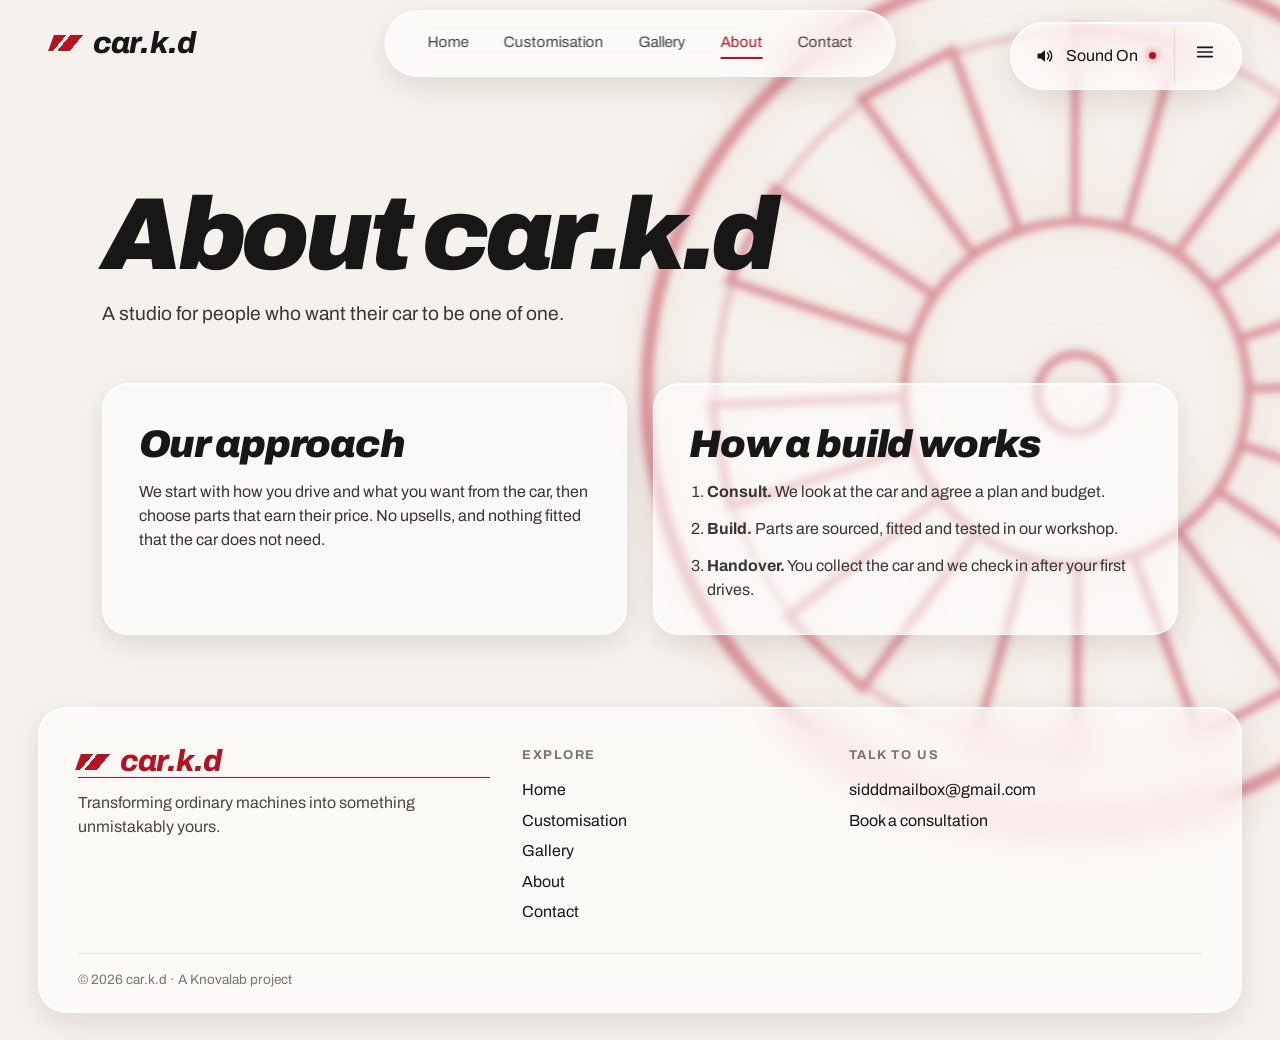
==== car-knovalab-demo/about.html @ f6103a3e "Add files via upload" ====
<!DOCTYPE html>
<html lang="en"><head><meta charset="utf-8"><meta name="viewport" content="width=device-width,initial-scale=1,viewport-fit=cover">
<title>About — car.k.d</title><meta name="description" content="The car.k.d studio and how a build works."><meta name="theme-color" content="#F5F2ED">
<link rel="icon" href="assets/favicon.svg" type="image/svg+xml">
<meta property="og:type" content="website"><meta property="og:title" content="About — car.k.d"><meta property="og:description" content="The car.k.d studio and how a build works."><meta property="og:image" content="assets/hero-reference.png">
<link rel="preconnect" href="https://fonts.googleapis.com"><link rel="preconnect" href="https://fonts.gstatic.com" crossorigin>
<link href="https://fonts.googleapis.com/css2?family=Archivo:ital,wght@0,400;0,500;1,800;1,900&family=Archivo+Narrow:wght@500&display=swap" rel="stylesheet">
<link rel="stylesheet" href="style.css"><noscript><style>.r,.rv{opacity:1!important;transform:none!important}#loader{display:none}</style></noscript></head>
<body><div class="bgtire" aria-hidden="true"><svg viewBox="-110 -110 220 220"><g class="bgspin"><circle r="100" fill="none" stroke="#B51224" stroke-width="3"/><circle r="84" fill="none" stroke="#B51224" stroke-width="1.2" opacity=".6"/><circle r="40" fill="none" stroke="#B51224" stroke-width="2"/><path transform="rotate(0)" d="M-6 -40L-12 -84L12 -84L6 -40Z" fill="none" stroke="#B51224" stroke-width="2"/><path transform="rotate(36)" d="M-6 -40L-12 -84L12 -84L6 -40Z" fill="none" stroke="#B51224" stroke-width="2"/><path transform="rotate(72)" d="M-6 -40L-12 -84L12 -84L6 -40Z" fill="none" stroke="#B51224" stroke-width="2"/><path transform="rotate(108)" d="M-6 -40L-12 -84L12 -84L6 -40Z" fill="none" stroke="#B51224" stroke-width="2"/><path transform="rotate(144)" d="M-6 -40L-12 -84L12 -84L6 -40Z" fill="none" stroke="#B51224" stroke-width="2"/><path transform="rotate(180)" d="M-6 -40L-12 -84L12 -84L6 -40Z" fill="none" stroke="#B51224" stroke-width="2"/><path transform="rotate(216)" d="M-6 -40L-12 -84L12 -84L6 -40Z" fill="none" stroke="#B51224" stroke-width="2"/><path transform="rotate(252)" d="M-6 -40L-12 -84L12 -84L6 -40Z" fill="none" stroke="#B51224" stroke-width="2"/><path transform="rotate(288)" d="M-6 -40L-12 -84L12 -84L6 -40Z" fill="none" stroke="#B51224" stroke-width="2"/><path transform="rotate(324)" d="M-6 -40L-12 -84L12 -84L6 -40Z" fill="none" stroke="#B51224" stroke-width="2"/><circle r="9" fill="none" stroke="#B51224" stroke-width="2"/></g></svg></div>
<header class="top"><a class="brand" href="index.html"><i></i>car.k.d</a><nav class="glass nav" aria-label="Main"><a href="index.html">Home</a><a href="customisation.html">Customisation</a><a href="gallery.html">Gallery</a><a href="about.html" class=on>About</a><a href="contact.html">Contact</a></nav></header>
<aside class="glass dock" aria-label="Studio controls"><button id="sound" class="snd" aria-pressed="true" aria-label="Toggle engine sound"><svg viewBox="0 0 24 24" width="20" height="20" fill="currentColor"><path d="M3 9v6h4l5 4V5L7 9z"/><path id="waves" d="M15 8.5a5 5 0 0 1 0 7M17.5 6a8.5 8.5 0 0 1 0 12" fill="none" stroke="currentColor" stroke-width="1.8" stroke-linecap="round"/><path id="mute" d="M15 9l6 6M21 9l-6 6" stroke="currentColor" stroke-width="1.8" stroke-linecap="round"/></svg><span id="soundLabel">Sound On</span><b class="live"></b></button><button id="menuBtn" class="menu" aria-expanded="false" aria-controls="menu" aria-label="Open menu"><svg viewBox="0 0 24 24" width="22" height="22"><path d="M4 7h16M4 12h16M4 17h16" stroke="currentColor" stroke-width="1.8" stroke-linecap="round"/></svg></button></aside>
<div id="menu" class="glass menu-panel" hidden><a href="index.html">Home</a><a href="customisation.html">Customisation</a><a href="gallery.html">Gallery</a><a href="about.html">About</a><a href="contact.html">Contact</a></div>
<main class="page"><section class="ph" data-sec="0"><h1 class="pt rv">About car.k.d</h1><p class="rv">A studio for people who want their car to be one of one.</p></section><section class="two"><div class="glass pcard rv"><h2>Our approach</h2><p>We start with how you drive and what you want from the car, then choose parts that earn their price. No upsells, and nothing fitted that the car does not need.</p></div><div class="glass pcard rv"><h2>How a build works</h2><ol class="steps"><li><b>Consult.</b> We look at the car and agree a plan and budget.</li><li><b>Build.</b> Parts are sourced, fitted and tested in our workshop.</li><li><b>Handover.</b> You collect the car and we check in after your first drives.</li></ol></div></section></main>
<footer class="glass foot"><div class="fgrid"><div><a class="brand" href="index.html"><i></i>car.k.d</a><p>Transforming ordinary machines into something unmistakably yours.</p></div>
<div><h4>Explore</h4><a href="index.html">Home</a><a href="customisation.html">Customisation</a><a href="gallery.html">Gallery</a><a href="about.html">About</a><a href="contact.html">Contact</a></div>
<div><h4>Talk to us</h4><a href="mailto:sidddmailbox@gmail.com">sidddmailbox@gmail.com</a><a href="contact.html">Book a consultation</a></div></div>
<p class="copy2">&copy; 2026 car.k.d &middot; A Knovalab project</p></footer>
<script src="script.js" defer></script></body></html>
---- car-knovalab-demo/style.css ----
:root{--ivory:#F5F2ED;--ink:#171717;--red:#B51224;--wine:#6e1420;--grey:#7b746d;--glass:rgba(255,255,255,.55);--bd:rgba(255,255,255,.85)}
*{box-sizing:border-box;margin:0}html{scroll-behavior:smooth}
body{background:var(--ivory);color:var(--ink);font:400 16px/1.5 Archivo,system-ui,sans-serif;overflow-x:hidden}
@media(prefers-reduced-motion:reduce){html{scroll-behavior:auto}}
a{color:inherit;text-decoration:none}button{font:inherit;color:inherit;background:none;border:0;cursor:pointer}
:focus-visible{outline:2px solid var(--red);outline-offset:3px;border-radius:8px}
.glass{background:var(--glass);backdrop-filter:blur(18px) saturate(1.3);-webkit-backdrop-filter:blur(18px) saturate(1.3);border:1px solid var(--bd);box-shadow:0 10px 30px rgba(80,30,30,.12),inset 0 1px 0 #fff,inset 0 -8px 16px rgba(255,255,255,.25)}
.brand{display:flex;align-items:center;gap:.5rem;font:italic 800 1.9rem/1 Archivo;letter-spacing:-.03em}
.brand i{width:34px;height:16px;background:linear-gradient(115deg,var(--red) 0 30%,transparent 30% 40%,var(--red) 40% 70%,transparent 70%);transform:skewX(-20deg)}
.top{position:fixed;inset:0 0 auto;display:flex;align-items:center;justify-content:space-between;padding:28px 4vw;z-index:20;pointer-events:none}
.top>*{pointer-events:auto}
.nav{position:absolute;left:50%;transform:translateX(-50%);display:flex;gap:2.2rem;padding:1.05rem 2.6rem;border-radius:99px;font-size:.95rem}
.nav a{padding:.2rem 0;border-bottom:2px solid transparent;color:#444}.nav a.on{color:var(--red);border-color:var(--red)}
.dock{position:fixed;top:22px;right:3vw;z-index:30;display:flex;align-items:center;border-radius:99px;padding:.35rem}
.snd{display:flex;align-items:center;gap:.7rem;padding:.8rem 1.1rem}.menu{padding:.8rem 1.2rem;border-left:1px solid rgba(0,0,0,.1)}
.live{width:7px;height:7px;border-radius:50%;background:var(--red);box-shadow:0 0 8px var(--red);animation:pulse 1.8s infinite}@keyframes pulse{50%{opacity:.35}}
.snd[aria-pressed=false] #waves,.snd[aria-pressed=true] #mute{display:none}
.menu-panel{position:fixed;top:92px;right:3vw;z-index:30;border-radius:22px;padding:.8rem;display:grid;min-width:210px}.menu-panel[hidden]{display:none}
.menu-panel a{padding:.7rem 1rem;border-radius:12px}.menu-panel a:hover{background:rgba(181,18,36,.08);color:var(--red)}
.rail{position:fixed;right:3vw;top:50%;transform:translateY(-50%);z-index:15;display:grid;justify-items:center;gap:.9rem;color:var(--grey);font-size:1.1rem}
.rail b{color:var(--red);font:italic 800 1.6rem Archivo}.rail .d{width:9px;height:9px;border-radius:50%;border:1.5px solid var(--grey);transition:.3s}.rail .d.on{background:var(--red);border-color:var(--red);transform:scale(1.3)}
.hero{position:relative;height:100vh;min-height:640px;overflow:hidden;background:linear-gradient(#f8f4ef,#efe7e1 70%)}
.sun{position:absolute;right:11vw;top:13vh;width:min(26vw,420px);aspect-ratio:1;border-radius:50%;background:radial-gradient(circle at 40% 35%,#d4202f,#8f0e1d 70%);opacity:.92;filter:blur(.4px)}
.sun::after{content:"";position:absolute;inset:0;border-radius:50%;background:linear-gradient(transparent 55%,#f3ece6 100%)}
.pillar{position:absolute;top:0;bottom:30vh;width:14px;background:linear-gradient(90deg,#d8d1ca,#f2ede8);opacity:.7}.p1{left:3vw}.p2{right:17vw;width:9px}
.floor{position:absolute;inset:auto 0 0;height:30vh;background:linear-gradient(#e9dfd9 0,#b8aaa3 22%,#7d7069 100%);box-shadow:inset 0 3px 0 rgba(255,255,255,.7)}
.floor::before{content:"";position:absolute;inset:0;background:radial-gradient(60% 90% at 62% 0,rgba(181,18,36,.28),transparent 70%)}
.copy{position:absolute;left:4vw;top:19vh;z-index:3;max-width:min(52vw,760px)}
.eyebrow{font:500 .85rem 'Archivo Narrow',Archivo;letter-spacing:.5em;text-transform:uppercase;color:#4b4642;margin-bottom:1rem}
h1{font:italic 900 clamp(3.4rem,8.4vw,8.4rem)/.9 Archivo;letter-spacing:-.045em}h1 span{display:block}.red{color:var(--red)}
.sub{margin-top:1.6rem;max-width:23rem;font-size:1.3rem;line-height:1.35;color:#3a3532}
.cta{display:flex;align-items:center;gap:1.8rem;margin-top:2.2rem}
.btn{display:flex;align-items:center;gap:1.6rem;padding:.8rem .8rem .8rem 2rem;border-radius:99px;font-weight:500}
.btn i{display:grid;place-items:center;width:42px;height:42px;border-radius:50%;background:var(--red);transition:transform .25s}.btn:hover i{transform:translateX(4px)}
.link{border-bottom:1px solid currentColor;padding-bottom:2px;color:#4b4642}
.stage{position:absolute;inset:0;z-index:2;pointer-events:none}
.car-wrap{position:absolute;right:-1vw;bottom:calc(30vh - 38px);width:min(68vw,1150px);will-change:transform}
#car svg,#car-reflection svg{display:block;width:100%;height:auto}
#car{transform-origin:70% 100%}
#car-reflection{position:absolute;left:0;right:0;top:calc(100% - 6px);transform:scaleY(-1);opacity:.26;filter:blur(1.2px);-webkit-mask-image:linear-gradient(transparent 55%,#000);mask-image:linear-gradient(transparent 55%,#000)}
.hud{position:absolute;left:3.5vw;bottom:7.5vh;z-index:4;display:flex;border-radius:99px;padding:.7rem 1.2rem}
.cell{display:grid;gap:0;padding:.2rem 1.5rem;text-align:left;border-left:1px solid rgba(0,0,0,.1);position:relative}.cell:first-child{border:0;padding-left:1.6rem}
.cell small{font-size:.68rem;color:var(--grey);letter-spacing:.08em;text-transform:uppercase}.cell strong{font-weight:500;font-variant-numeric:tabular-nums}
.cell .live{position:absolute;left:0;top:50%}
.scroll{position:absolute;left:50%;bottom:3vh;transform:translateX(-50%);z-index:4;display:flex;align-items:center;gap:1.4rem;width:min(60vw,820px);font-size:.72rem;letter-spacing:.3em;text-transform:uppercase;color:#f2e9e4}
.scroll::before,.scroll::after{content:"";flex:1;height:1px;background:rgba(255,255,255,.55)}.scroll::after{background:linear-gradient(90deg,rgba(255,255,255,.55),var(--red))}
.blk{min-height:70vh;padding:18vh 8vw 10vh;display:grid;align-content:start;gap:1rem}.blk.alt{background:#fff}
.blk h2{font:italic 900 clamp(2.4rem,5vw,4.5rem)/1 Archivo;letter-spacing:-.04em}.blk p{max-width:34rem;color:#4b4642;font-size:1.15rem}.foot a{color:var(--red);border-bottom:1px solid}
/* load + reveal */
#loader{position:fixed;inset:0;z-index:100;background:var(--ivory);display:grid;place-content:center;gap:1.4rem;justify-items:center;transition:opacity .5s,visibility .5s}
#loader.out{opacity:0;visibility:hidden}.brand.big{font-size:3rem}
.bar{width:140px;height:2px;background:rgba(0,0,0,.1);overflow:hidden}.bar span{display:block;height:100%;width:40%;background:var(--red);animation:ld 1s infinite ease-in-out}@keyframes ld{from{transform:translateX(-100%)}to{transform:translateX(260%)}}
.r{opacity:0;transform:translateY(22px);transition:opacity .8s cubic-bezier(.2,.7,.2,1),transform .8s cubic-bezier(.2,.7,.2,1)}
.typed .r{opacity:1;transform:none}.typed h1 span:nth-child(2){transition-delay:.12s}.typed .sub{transition-delay:.25s}.typed .cta{transition-delay:.38s}.typed .hud{transition-delay:.5s}.typed .scroll{transition-delay:.6s}
.noanim .r,.noanim #loader{transition:none}
@media(max-width:900px){
.nav{display:none}.rail{display:none}.top{padding:20px 5vw}.brand{font-size:1.5rem}
.copy{top:14vh;max-width:90vw}h1{font-size:clamp(3rem,15vw,5.5rem)}.sub{font-size:1.05rem;margin-top:1rem}.cta{margin-top:1.4rem}
.car-wrap{width:132vw;right:-24vw;bottom:calc(30vh - 20px)}.sun{width:52vw;right:-8vw;top:30vh}
.snd span{display:none}.snd{padding:.75rem .9rem}.hud{left:50%;transform:translateX(-50%);bottom:9vh;padding:.5rem .4rem;white-space:nowrap}.typed .hud{transform:translateX(-50%)}.hud.r{transform:translate(-50%,22px)}.cell{padding:.1rem .9rem}
.scroll{width:80vw}}

#car img{display:block;width:100%;height:auto}
/* ===== v2: multi-page, parts, bg tire, footer, responsive ===== */
.hero{background:linear-gradient(rgba(248,244,239,.82),rgba(239,231,225,.9) 70%)}
main.page{position:relative;z-index:1;animation:pin .7s cubic-bezier(.2,.7,.2,1) both}@keyframes pin{from{opacity:0;transform:translateY(14px)}}
body.leaving main.page,body.leaving footer{opacity:0;transform:translateY(-10px);transition:.28s}
.bgtire{position:fixed;z-index:0;right:-22vmin;top:50%;width:105vmin;height:105vmin;margin-top:-52vmin;filter:blur(3.5px) drop-shadow(0 0 22px rgba(181,18,36,.35));opacity:.4;pointer-events:none}
.bgtire svg{width:100%;height:100%}
.top,.dock,.rail{z-index:40}.dock{z-index:50}
.foot{position:relative;z-index:1;margin:6vh 3vw 3vh;border-radius:28px;padding:2.4rem 2.4rem 1.4rem}
.fgrid{display:grid;grid-template-columns:1.4fr 1fr 1.2fr;gap:2rem}.foot p{color:#4b4642;margin-top:.8rem;max-width:22rem}
.foot h4{font-size:.8rem;letter-spacing:.12em;text-transform:uppercase;color:var(--grey);margin-bottom:.6rem}
footer.foot a:not(.brand){display:block;padding:.2rem 0;color:var(--ink);border:0;overflow-wrap:anywhere}footer.foot a:not(.brand):hover{color:var(--red)}
.foot .copy2{max-width:none;margin-top:1.6rem;padding-top:1rem;border-top:1px solid rgba(0,0,0,.08);font-size:.85rem;color:var(--grey)}
.ph{padding:21vh 8vw 4vh}.ph h1{font-size:clamp(2.8rem,8vw,7rem)}.ph p{max-width:36rem;margin-top:1.2rem;font-size:1.2rem;color:#3a3532}
.rv{opacity:0;transform:translateY(34px);transition:opacity .9s cubic-bezier(.2,.7,.2,1),transform .9s cubic-bezier(.2,.7,.2,1)}.rv.in{opacity:1;transform:none}
.part{display:grid;grid-template-columns:1fr 1fr;align-items:center;gap:5vw;padding:7vh 8vw}.part.flip .part-art{order:2}
.part-art{position:relative;display:grid;place-items:center;aspect-ratio:1;max-width:460px;width:100%;margin:auto}
.part-art svg{width:78%;height:auto;position:relative;filter:drop-shadow(0 24px 24px rgba(60,20,20,.3))}
.halo{position:absolute;inset:8%;border-radius:50%;border:2px solid rgba(181,18,36,.35);box-shadow:inset 0 0 40px rgba(181,18,36,.12)}
.rot svg .rot,.rot .rot{animation:spin 14s linear infinite;transform-box:fill-box;transform-origin:center}
.flt svg{animation:flt 5s ease-in-out infinite}.rot svg{animation:flt 6s ease-in-out infinite}
@keyframes spin{to{transform:rotate(360deg)}}@keyframes flt{50%{transform:translateY(-16px) rotate(-1.5deg)}}
.pcard{border-radius:26px;padding:2rem 2.2rem}.pcard h2{font:italic 900 clamp(1.8rem,3vw,2.6rem)/1.05 Archivo;letter-spacing:-.03em;margin:.5rem 0 1rem}
.pcard h3{font-size:.8rem;letter-spacing:.1em;text-transform:uppercase;color:var(--red);margin:1.1rem 0 .3rem}.pcard p{color:#3a3532}.idx{font-size:.85rem;color:var(--grey)}
.price{margin-top:1.4rem;padding-top:1rem;border-top:1px solid rgba(0,0,0,.1);display:grid}.price small{color:var(--grey)}.price strong{font:italic 800 1.7rem Archivo;color:var(--red)}
.cta-band{padding:6vh 6vw;min-height:0}.band{border-radius:30px;padding:3rem;text-align:center;display:grid;justify-items:center;gap:1rem}.band h2{font:italic 900 clamp(2rem,4vw,3.4rem) Archivo;letter-spacing:-.03em}.band p{max-width:30rem}
.tgrid,.gal{display:grid;grid-template-columns:repeat(auto-fit,minmax(240px,1fr));gap:1.4rem}.blk .tgrid{max-width:none;margin-top:1.4rem}.gal{padding:2vh 8vw}
.tcard{border-radius:24px;padding:1.4rem;display:grid;gap:.5rem;transition:transform .3s}.tcard:hover{transform:translateY(-6px)}.tcard h3{font-size:1.15rem}.tcard span{color:var(--red);font-size:.9rem}
.tart{height:130px;display:grid;place-items:center}.tart svg{height:100%;width:auto;animation:flt 5s ease-in-out infinite}
.gcard{border-radius:24px;padding:1.2rem;margin:0;display:grid;gap:.8rem}.gcard img{width:100%;height:auto;animation:flt 6s ease-in-out infinite}.gcard figcaption{display:grid}.gcard span{color:var(--grey);font-size:.92rem}
.two{display:grid;grid-template-columns:repeat(auto-fit,minmax(300px,1fr));gap:1.6rem;padding:2vh 8vw}.steps{padding-left:1.1rem;display:grid;gap:.8rem;color:#3a3532}
#cform{display:grid;gap:1rem}#cform label{display:grid;gap:.35rem;font-weight:500;font-size:.92rem}
#cform input,#cform textarea{font:inherit;padding:.85rem 1rem;border-radius:14px;border:1px solid rgba(0,0,0,.14);background:rgba(255,255,255,.7);width:100%}
#cform .btn{justify-self:start}.note{color:var(--red);min-height:1.2em}.ul{color:var(--red);border-bottom:1px solid}
.bgspin{transform-box:view-box;transform-origin:center}
@media(max-width:1100px){.nav{display:none}.brand{font-size:1.6rem}.rail{display:none}.car-wrap{width:88vw;right:3vw}.hero .copy{max-width:80vw}}
@media(max-width:820px){.part{grid-template-columns:1fr;padding:5vh 6vw}.part.flip .part-art{order:0}.part-art{max-width:300px}.fgrid{grid-template-columns:1fr}.foot{padding:1.6rem}.ph{padding:17vh 6vw 3vh}.two,.gal{padding:2vh 6vw}.bgtire{opacity:.3;right:-45vmin}
.car-wrap{width:130vw;right:-22vw}.band{padding:2rem 1.2rem}}
@media(max-width:480px){.hud .cell:nth-child(n+2) small{display:none}.dock{top:14px;right:12px}.top{padding:16px 14px}.pcard{padding:1.4rem}}
@media(hover:none){.tcard:hover{transform:none}}
@media(prefers-reduced-motion:reduce){.rot .rot,.rot svg,.flt svg,.tart svg,.gcard img,main.page{animation:none}.rv{opacity:1;transform:none;transition:none}}
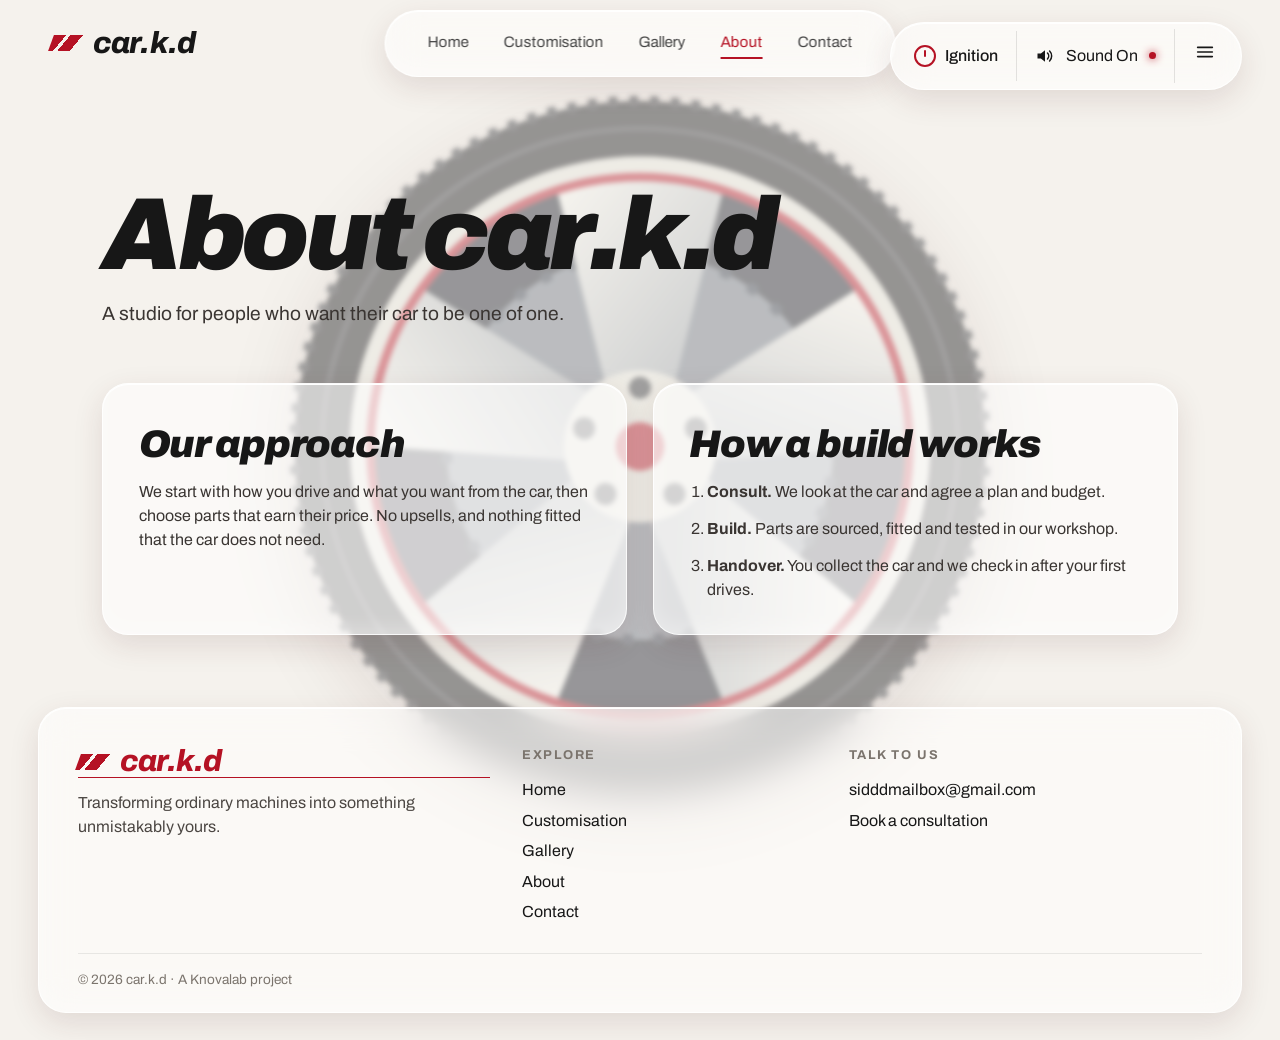
==== commit 3e9d5508: "Add files via upload" ====
--- a/car-knovalab-demo/about.html
+++ b/car-knovalab-demo/about.html
@@ -6,9 +6,9 @@
 <link rel="preconnect" href="https://fonts.googleapis.com"><link rel="preconnect" href="https://fonts.gstatic.com" crossorigin>
 <link href="https://fonts.googleapis.com/css2?family=Archivo:ital,wght@0,400;0,500;1,800;1,900&family=Archivo+Narrow:wght@500&display=swap" rel="stylesheet">
 <link rel="stylesheet" href="style.css"><noscript><style>.r,.rv{opacity:1!important;transform:none!important}#loader{display:none}</style></noscript></head>
-<body><div class="bgtire" aria-hidden="true"><svg viewBox="-110 -110 220 220"><g class="bgspin"><circle r="100" fill="none" stroke="#B51224" stroke-width="3"/><circle r="84" fill="none" stroke="#B51224" stroke-width="1.2" opacity=".6"/><circle r="40" fill="none" stroke="#B51224" stroke-width="2"/><path transform="rotate(0)" d="M-6 -40L-12 -84L12 -84L6 -40Z" fill="none" stroke="#B51224" stroke-width="2"/><path transform="rotate(36)" d="M-6 -40L-12 -84L12 -84L6 -40Z" fill="none" stroke="#B51224" stroke-width="2"/><path transform="rotate(72)" d="M-6 -40L-12 -84L12 -84L6 -40Z" fill="none" stroke="#B51224" stroke-width="2"/><path transform="rotate(108)" d="M-6 -40L-12 -84L12 -84L6 -40Z" fill="none" stroke="#B51224" stroke-width="2"/><path transform="rotate(144)" d="M-6 -40L-12 -84L12 -84L6 -40Z" fill="none" stroke="#B51224" stroke-width="2"/><path transform="rotate(180)" d="M-6 -40L-12 -84L12 -84L6 -40Z" fill="none" stroke="#B51224" stroke-width="2"/><path transform="rotate(216)" d="M-6 -40L-12 -84L12 -84L6 -40Z" fill="none" stroke="#B51224" stroke-width="2"/><path transform="rotate(252)" d="M-6 -40L-12 -84L12 -84L6 -40Z" fill="none" stroke="#B51224" stroke-width="2"/><path transform="rotate(288)" d="M-6 -40L-12 -84L12 -84L6 -40Z" fill="none" stroke="#B51224" stroke-width="2"/><path transform="rotate(324)" d="M-6 -40L-12 -84L12 -84L6 -40Z" fill="none" stroke="#B51224" stroke-width="2"/><circle r="9" fill="none" stroke="#B51224" stroke-width="2"/></g></svg></div>
+<body><div class="bgwheel" aria-hidden="true"><svg viewBox="-110 -110 220 220"><defs><linearGradient id="bwS" x1="0" y1="0" x2="1" y2="1"><stop offset="0" stop-color="#fbfaf4"/><stop offset="1" stop-color="#8f98a1"/></linearGradient></defs><path d="M14 -62A64 64 0 0 1 62 -14L46 -10A48 48 0 0 0 11 -46Z" fill="#c8102a"/><g class="bgspin"><circle r="100" fill="#121317"/><circle r="100" fill="none" stroke="#2b2d33" stroke-width="3" stroke-dasharray="2.5 3.5"/><circle r="92" fill="none" stroke="#2f3238" stroke-width="1.5"/><circle r="84" fill="#e4e4dc"/><circle r="78" fill="#161a26"/><circle r="56" fill="#6b7482"/><circle r="56" fill="none" stroke="#2b3444" stroke-width="3" stroke-dasharray="3 6"/><path transform="rotate(0)" d="M-10 -18L-24 -74A78 78 0 0 1 24 -74L10 -18Z" fill="url(#bwS)"/><path transform="rotate(72)" d="M-10 -18L-24 -74A78 78 0 0 1 24 -74L10 -18Z" fill="url(#bwS)"/><path transform="rotate(144)" d="M-10 -18L-24 -74A78 78 0 0 1 24 -74L10 -18Z" fill="url(#bwS)"/><path transform="rotate(216)" d="M-10 -18L-24 -74A78 78 0 0 1 24 -74L10 -18Z" fill="url(#bwS)"/><path transform="rotate(288)" d="M-10 -18L-24 -74A78 78 0 0 1 24 -74L10 -18Z" fill="url(#bwS)"/><circle r="78" fill="none" stroke="#B51224" stroke-width="2.5"/><circle r="22" fill="#e4e4dc"/><circle transform="rotate(0) translate(0 -17)" r="3.2" fill="#2a2d33"/><circle transform="rotate(72) translate(0 -17)" r="3.2" fill="#2a2d33"/><circle transform="rotate(144) translate(0 -17)" r="3.2" fill="#2a2d33"/><circle transform="rotate(216) translate(0 -17)" r="3.2" fill="#2a2d33"/><circle transform="rotate(288) translate(0 -17)" r="3.2" fill="#2a2d33"/><circle r="7" fill="#B51224"/></g></svg></div>
 <header class="top"><a class="brand" href="index.html"><i></i>car.k.d</a><nav class="glass nav" aria-label="Main"><a href="index.html">Home</a><a href="customisation.html">Customisation</a><a href="gallery.html">Gallery</a><a href="about.html" class=on>About</a><a href="contact.html">Contact</a></nav></header>
-<aside class="glass dock" aria-label="Studio controls"><button id="sound" class="snd" aria-pressed="true" aria-label="Toggle engine sound"><svg viewBox="0 0 24 24" width="20" height="20" fill="currentColor"><path d="M3 9v6h4l5 4V5L7 9z"/><path id="waves" d="M15 8.5a5 5 0 0 1 0 7M17.5 6a8.5 8.5 0 0 1 0 12" fill="none" stroke="currentColor" stroke-width="1.8" stroke-linecap="round"/><path id="mute" d="M15 9l6 6M21 9l-6 6" stroke="currentColor" stroke-width="1.8" stroke-linecap="round"/></svg><span id="soundLabel">Sound On</span><b class="live"></b></button><button id="menuBtn" class="menu" aria-expanded="false" aria-controls="menu" aria-label="Open menu"><svg viewBox="0 0 24 24" width="22" height="22"><path d="M4 7h16M4 12h16M4 17h16" stroke="currentColor" stroke-width="1.8" stroke-linecap="round"/></svg></button></aside>
+<aside class="glass dock" aria-label="Studio controls"><button id="ignite" class="ign" aria-pressed="false" aria-label="Start the engine"><i></i><span id="ignLabel">Ignition</span></button><button id="sound" class="snd" aria-pressed="true" aria-label="Toggle engine sound"><svg viewBox="0 0 24 24" width="20" height="20" fill="currentColor"><path d="M3 9v6h4l5 4V5L7 9z"/><path id="waves" d="M15 8.5a5 5 0 0 1 0 7M17.5 6a8.5 8.5 0 0 1 0 12" fill="none" stroke="currentColor" stroke-width="1.8" stroke-linecap="round"/><path id="mute" d="M15 9l6 6M21 9l-6 6" stroke="currentColor" stroke-width="1.8" stroke-linecap="round"/></svg><span id="soundLabel">Sound On</span><b class="live"></b></button><button id="menuBtn" class="menu" aria-expanded="false" aria-controls="menu" aria-label="Open menu"><svg viewBox="0 0 24 24" width="22" height="22"><path d="M4 7h16M4 12h16M4 17h16" stroke="currentColor" stroke-width="1.8" stroke-linecap="round"/></svg></button></aside>
 <div id="menu" class="glass menu-panel" hidden><a href="index.html">Home</a><a href="customisation.html">Customisation</a><a href="gallery.html">Gallery</a><a href="about.html">About</a><a href="contact.html">Contact</a></div>
 <main class="page"><section class="ph" data-sec="0"><h1 class="pt rv">About car.k.d</h1><p class="rv">A studio for people who want their car to be one of one.</p></section><section class="two"><div class="glass pcard rv"><h2>Our approach</h2><p>We start with how you drive and what you want from the car, then choose parts that earn their price. No upsells, and nothing fitted that the car does not need.</p></div><div class="glass pcard rv"><h2>How a build works</h2><ol class="steps"><li><b>Consult.</b> We look at the car and agree a plan and budget.</li><li><b>Build.</b> Parts are sourced, fitted and tested in our workshop.</li><li><b>Handover.</b> You collect the car and we check in after your first drives.</li></ol></div></section></main>
 <footer class="glass foot"><div class="fgrid"><div><a class="brand" href="index.html"><i></i>car.k.d</a><p>Transforming ordinary machines into something unmistakably yours.</p></div>
--- a/car-knovalab-demo/style.css
+++ b/car-knovalab-demo/style.css
@@ -101,3 +101,13 @@
 @media(max-width:480px){.hud .cell:nth-child(n+2) small{display:none}.dock{top:14px;right:12px}.top{padding:16px 14px}.pcard{padding:1.4rem}}
 @media(hover:none){.tcard:hover{transform:none}}
 @media(prefers-reduced-motion:reduce){.rot .rot,.rot svg,.flt svg,.tart svg,.gcard img,main.page{animation:none}.rv{opacity:1;transform:none;transition:none}}
+/* v3: centre wheel + ignition */
+.bgtire{display:none}
+.bgwheel{position:fixed;z-index:0;left:50%;top:50%;width:min(86vmin,760px);aspect-ratio:1;transform:translate(-50%,-50%);opacity:.42;filter:blur(2.5px) drop-shadow(0 20px 40px rgba(60,20,20,.25));pointer-events:none}
+.bgwheel svg{width:100%;height:100%}.bgspin{transform-box:view-box;transform-origin:center}
+.ign{display:flex;align-items:center;gap:.6rem;padding:.8rem 1.1rem;font-weight:500}
+.ign i{width:22px;height:22px;border-radius:50%;border:2px solid var(--red);position:relative;transition:.3s}
+.ign i::after{content:"";position:absolute;left:50%;top:3px;width:2px;height:7px;background:var(--red);transform:translateX(-50%);border-radius:2px}
+.ign.run i{background:var(--red);box-shadow:0 0 12px rgba(181,18,36,.7)}.ign.run i::after{background:#fff}
+.dock .snd{border-left:1px solid rgba(0,0,0,.1)}
+@media(max-width:560px){.ign span,.snd span{display:none}.ign,.snd{padding:.75rem .85rem}}
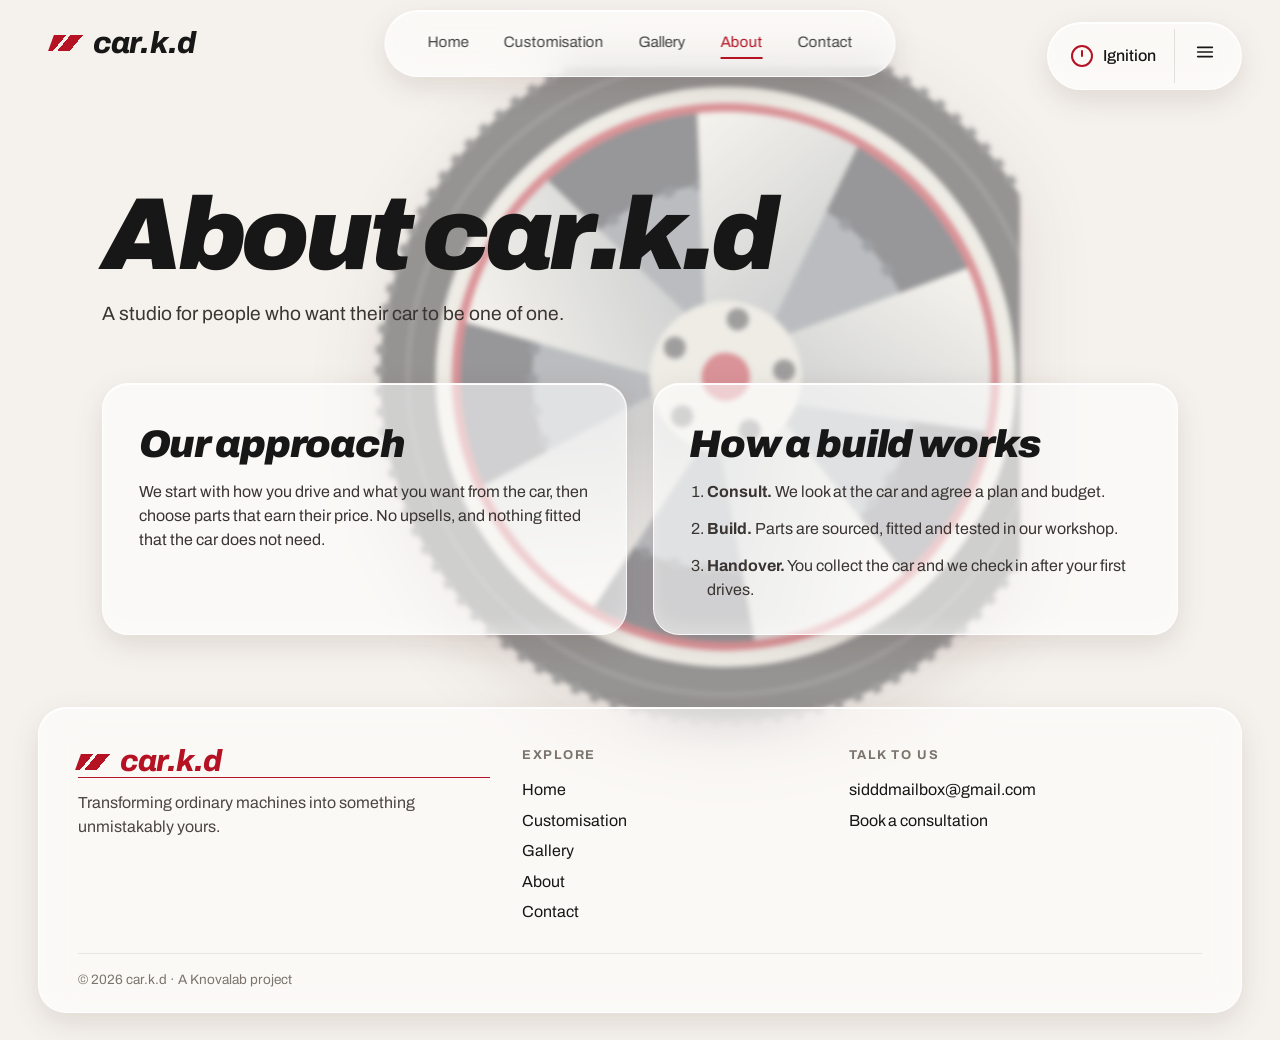
==== commit df7303b5: "Add files via upload" ====
--- a/car-knovalab-demo/about.html
+++ b/car-knovalab-demo/about.html
@@ -5,14 +5,14 @@
 <meta property="og:type" content="website"><meta property="og:title" content="About — car.k.d"><meta property="og:description" content="The car.k.d studio and how a build works."><meta property="og:image" content="assets/hero-reference.png">
 <link rel="preconnect" href="https://fonts.googleapis.com"><link rel="preconnect" href="https://fonts.gstatic.com" crossorigin>
 <link href="https://fonts.googleapis.com/css2?family=Archivo:ital,wght@0,400;0,500;1,800;1,900&family=Archivo+Narrow:wght@500&display=swap" rel="stylesheet">
-<link rel="stylesheet" href="style.css"><noscript><style>.r,.rv{opacity:1!important;transform:none!important}#loader{display:none}</style></noscript></head>
+<link rel="stylesheet" href="assets/style.css"><noscript><style>.r,.rv{opacity:1!important;transform:none!important}#loader{display:none}</style></noscript></head>
 <body><div class="bgwheel" aria-hidden="true"><svg viewBox="-110 -110 220 220"><defs><linearGradient id="bwS" x1="0" y1="0" x2="1" y2="1"><stop offset="0" stop-color="#fbfaf4"/><stop offset="1" stop-color="#8f98a1"/></linearGradient></defs><path d="M14 -62A64 64 0 0 1 62 -14L46 -10A48 48 0 0 0 11 -46Z" fill="#c8102a"/><g class="bgspin"><circle r="100" fill="#121317"/><circle r="100" fill="none" stroke="#2b2d33" stroke-width="3" stroke-dasharray="2.5 3.5"/><circle r="92" fill="none" stroke="#2f3238" stroke-width="1.5"/><circle r="84" fill="#e4e4dc"/><circle r="78" fill="#161a26"/><circle r="56" fill="#6b7482"/><circle r="56" fill="none" stroke="#2b3444" stroke-width="3" stroke-dasharray="3 6"/><path transform="rotate(0)" d="M-10 -18L-24 -74A78 78 0 0 1 24 -74L10 -18Z" fill="url(#bwS)"/><path transform="rotate(72)" d="M-10 -18L-24 -74A78 78 0 0 1 24 -74L10 -18Z" fill="url(#bwS)"/><path transform="rotate(144)" d="M-10 -18L-24 -74A78 78 0 0 1 24 -74L10 -18Z" fill="url(#bwS)"/><path transform="rotate(216)" d="M-10 -18L-24 -74A78 78 0 0 1 24 -74L10 -18Z" fill="url(#bwS)"/><path transform="rotate(288)" d="M-10 -18L-24 -74A78 78 0 0 1 24 -74L10 -18Z" fill="url(#bwS)"/><circle r="78" fill="none" stroke="#B51224" stroke-width="2.5"/><circle r="22" fill="#e4e4dc"/><circle transform="rotate(0) translate(0 -17)" r="3.2" fill="#2a2d33"/><circle transform="rotate(72) translate(0 -17)" r="3.2" fill="#2a2d33"/><circle transform="rotate(144) translate(0 -17)" r="3.2" fill="#2a2d33"/><circle transform="rotate(216) translate(0 -17)" r="3.2" fill="#2a2d33"/><circle transform="rotate(288) translate(0 -17)" r="3.2" fill="#2a2d33"/><circle r="7" fill="#B51224"/></g></svg></div>
 <header class="top"><a class="brand" href="index.html"><i></i>car.k.d</a><nav class="glass nav" aria-label="Main"><a href="index.html">Home</a><a href="customisation.html">Customisation</a><a href="gallery.html">Gallery</a><a href="about.html" class=on>About</a><a href="contact.html">Contact</a></nav></header>
-<aside class="glass dock" aria-label="Studio controls"><button id="ignite" class="ign" aria-pressed="false" aria-label="Start the engine"><i></i><span id="ignLabel">Ignition</span></button><button id="sound" class="snd" aria-pressed="true" aria-label="Toggle engine sound"><svg viewBox="0 0 24 24" width="20" height="20" fill="currentColor"><path d="M3 9v6h4l5 4V5L7 9z"/><path id="waves" d="M15 8.5a5 5 0 0 1 0 7M17.5 6a8.5 8.5 0 0 1 0 12" fill="none" stroke="currentColor" stroke-width="1.8" stroke-linecap="round"/><path id="mute" d="M15 9l6 6M21 9l-6 6" stroke="currentColor" stroke-width="1.8" stroke-linecap="round"/></svg><span id="soundLabel">Sound On</span><b class="live"></b></button><button id="menuBtn" class="menu" aria-expanded="false" aria-controls="menu" aria-label="Open menu"><svg viewBox="0 0 24 24" width="22" height="22"><path d="M4 7h16M4 12h16M4 17h16" stroke="currentColor" stroke-width="1.8" stroke-linecap="round"/></svg></button></aside>
+<aside class="glass dock" aria-label="Studio controls"><button id="ignite" class="ign" aria-pressed="false" aria-label="Start the engine"><i></i><span id="ignLabel">Ignition</span></button><button id="menuBtn" class="menu" aria-expanded="false" aria-controls="menu" aria-label="Open menu"><svg viewBox="0 0 24 24" width="22" height="22"><path d="M4 7h16M4 12h16M4 17h16" stroke="currentColor" stroke-width="1.8" stroke-linecap="round"/></svg></button></aside>
 <div id="menu" class="glass menu-panel" hidden><a href="index.html">Home</a><a href="customisation.html">Customisation</a><a href="gallery.html">Gallery</a><a href="about.html">About</a><a href="contact.html">Contact</a></div>
 <main class="page"><section class="ph" data-sec="0"><h1 class="pt rv">About car.k.d</h1><p class="rv">A studio for people who want their car to be one of one.</p></section><section class="two"><div class="glass pcard rv"><h2>Our approach</h2><p>We start with how you drive and what you want from the car, then choose parts that earn their price. No upsells, and nothing fitted that the car does not need.</p></div><div class="glass pcard rv"><h2>How a build works</h2><ol class="steps"><li><b>Consult.</b> We look at the car and agree a plan and budget.</li><li><b>Build.</b> Parts are sourced, fitted and tested in our workshop.</li><li><b>Handover.</b> You collect the car and we check in after your first drives.</li></ol></div></section></main>
 <footer class="glass foot"><div class="fgrid"><div><a class="brand" href="index.html"><i></i>car.k.d</a><p>Transforming ordinary machines into something unmistakably yours.</p></div>
 <div><h4>Explore</h4><a href="index.html">Home</a><a href="customisation.html">Customisation</a><a href="gallery.html">Gallery</a><a href="about.html">About</a><a href="contact.html">Contact</a></div>
 <div><h4>Talk to us</h4><a href="mailto:sidddmailbox@gmail.com">sidddmailbox@gmail.com</a><a href="contact.html">Book a consultation</a></div></div>
 <p class="copy2">&copy; 2026 car.k.d &middot; A Knovalab project</p></footer>
-<script src="script.js" defer></script></body></html>+<script src="assets/script.js" defer></script></body></html>
--- a/car-knovalab-demo/assets/style.css
+++ b/car-knovalab-demo/assets/style.css
@@ -0,0 +1,120 @@
+:root{--ivory:#F5F2ED;--ink:#171717;--red:#B51224;--wine:#6e1420;--grey:#7b746d;--glass:rgba(255,255,255,.55);--bd:rgba(255,255,255,.85)}
+*{box-sizing:border-box;margin:0}html{scroll-behavior:smooth}
+body{background:var(--ivory);color:var(--ink);font:400 16px/1.5 Archivo,system-ui,sans-serif;overflow-x:hidden}
+@media(prefers-reduced-motion:reduce){html{scroll-behavior:auto}}
+a{color:inherit;text-decoration:none}button{font:inherit;color:inherit;background:none;border:0;cursor:pointer}
+:focus-visible{outline:2px solid var(--red);outline-offset:3px;border-radius:8px}
+.glass{background:var(--glass);backdrop-filter:blur(18px) saturate(1.3);-webkit-backdrop-filter:blur(18px) saturate(1.3);border:1px solid var(--bd);box-shadow:0 10px 30px rgba(80,30,30,.12),inset 0 1px 0 #fff,inset 0 -8px 16px rgba(255,255,255,.25)}
+.brand{display:flex;align-items:center;gap:.5rem;font:italic 800 1.9rem/1 Archivo;letter-spacing:-.03em}
+.brand i{width:34px;height:16px;background:linear-gradient(115deg,var(--red) 0 30%,transparent 30% 40%,var(--red) 40% 70%,transparent 70%);transform:skewX(-20deg)}
+.top{position:fixed;inset:0 0 auto;display:flex;align-items:center;justify-content:space-between;padding:28px 4vw;z-index:20;pointer-events:none}
+.top>*{pointer-events:auto}
+.nav{position:absolute;left:50%;transform:translateX(-50%);display:flex;gap:2.2rem;padding:1.05rem 2.6rem;border-radius:99px;font-size:.95rem}
+.nav a{padding:.2rem 0;border-bottom:2px solid transparent;color:#444}.nav a.on{color:var(--red);border-color:var(--red)}
+.dock{position:fixed;top:22px;right:3vw;z-index:30;display:flex;align-items:center;border-radius:99px;padding:.35rem}
+.snd{display:flex;align-items:center;gap:.7rem;padding:.8rem 1.1rem}.menu{padding:.8rem 1.2rem;border-left:1px solid rgba(0,0,0,.1)}
+.live{width:7px;height:7px;border-radius:50%;background:var(--red);box-shadow:0 0 8px var(--red);animation:pulse 1.8s infinite}@keyframes pulse{50%{opacity:.35}}
+.snd[aria-pressed=false] #waves,.snd[aria-pressed=true] #mute{display:none}
+.menu-panel{position:fixed;top:92px;right:3vw;z-index:30;border-radius:22px;padding:.8rem;display:grid;min-width:210px}.menu-panel[hidden]{display:none}
+.menu-panel a{padding:.7rem 1rem;border-radius:12px}.menu-panel a:hover{background:rgba(181,18,36,.08);color:var(--red)}
+.rail{position:fixed;right:3vw;top:50%;transform:translateY(-50%);z-index:15;display:grid;justify-items:center;gap:.9rem;color:var(--grey);font-size:1.1rem}
+.rail b{color:var(--red);font:italic 800 1.6rem Archivo}.rail .d{width:9px;height:9px;border-radius:50%;border:1.5px solid var(--grey);transition:.3s}.rail .d.on{background:var(--red);border-color:var(--red);transform:scale(1.3)}
+.hero{position:relative;height:100vh;min-height:640px;overflow:hidden;background:linear-gradient(#f8f4ef,#efe7e1 70%)}
+.sun{position:absolute;right:11vw;top:13vh;width:min(26vw,420px);aspect-ratio:1;border-radius:50%;background:radial-gradient(circle at 40% 35%,#d4202f,#8f0e1d 70%);opacity:.92;filter:blur(.4px)}
+.sun::after{content:"";position:absolute;inset:0;border-radius:50%;background:linear-gradient(transparent 55%,#f3ece6 100%)}
+.pillar{position:absolute;top:0;bottom:30vh;width:14px;background:linear-gradient(90deg,#d8d1ca,#f2ede8);opacity:.7}.p1{left:3vw}.p2{right:17vw;width:9px}
+.floor{position:absolute;inset:auto 0 0;height:30vh;background:linear-gradient(#e9dfd9 0,#b8aaa3 22%,#7d7069 100%);box-shadow:inset 0 3px 0 rgba(255,255,255,.7)}
+.floor::before{content:"";position:absolute;inset:0;background:radial-gradient(60% 90% at 62% 0,rgba(181,18,36,.28),transparent 70%)}
+.copy{position:absolute;left:4vw;top:19vh;z-index:3;max-width:min(52vw,760px)}
+.eyebrow{font:500 .85rem 'Archivo Narrow',Archivo;letter-spacing:.5em;text-transform:uppercase;color:#4b4642;margin-bottom:1rem}
+h1{font:italic 900 clamp(3.4rem,8.4vw,8.4rem)/.9 Archivo;letter-spacing:-.045em}h1 span{display:block}.red{color:var(--red)}
+.sub{margin-top:1.6rem;max-width:23rem;font-size:1.3rem;line-height:1.35;color:#3a3532}
+.cta{display:flex;align-items:center;gap:1.8rem;margin-top:2.2rem}
+.btn{display:flex;align-items:center;gap:1.6rem;padding:.8rem .8rem .8rem 2rem;border-radius:99px;font-weight:500}
+.btn i{display:grid;place-items:center;width:42px;height:42px;border-radius:50%;background:var(--red);transition:transform .25s}.btn:hover i{transform:translateX(4px)}
+.link{border-bottom:1px solid currentColor;padding-bottom:2px;color:#4b4642}
+.stage{position:absolute;inset:0;z-index:2;pointer-events:none}
+.car-wrap{position:absolute;right:-1vw;bottom:calc(30vh - 38px);width:min(68vw,1150px);will-change:transform}
+#car svg,#car-reflection svg{display:block;width:100%;height:auto}
+#car{transform-origin:70% 100%}
+#car-reflection{position:absolute;left:0;right:0;top:calc(100% - 6px);transform:scaleY(-1);opacity:.26;filter:blur(1.2px);-webkit-mask-image:linear-gradient(transparent 55%,#000);mask-image:linear-gradient(transparent 55%,#000)}
+.hud{position:absolute;left:3.5vw;bottom:7.5vh;z-index:4;display:flex;border-radius:99px;padding:.7rem 1.2rem}
+.cell{display:grid;gap:0;padding:.2rem 1.5rem;text-align:left;border-left:1px solid rgba(0,0,0,.1);position:relative}.cell:first-child{border:0;padding-left:1.6rem}
+.cell small{font-size:.68rem;color:var(--grey);letter-spacing:.08em;text-transform:uppercase}.cell strong{font-weight:500;font-variant-numeric:tabular-nums}
+.cell .live{position:absolute;left:0;top:50%}
+.scroll{position:absolute;left:50%;bottom:3vh;transform:translateX(-50%);z-index:4;display:flex;align-items:center;gap:1.4rem;width:min(60vw,820px);font-size:.72rem;letter-spacing:.3em;text-transform:uppercase;color:#f2e9e4}
+.scroll::before,.scroll::after{content:"";flex:1;height:1px;background:rgba(255,255,255,.55)}.scroll::after{background:linear-gradient(90deg,rgba(255,255,255,.55),var(--red))}
+.blk{min-height:70vh;padding:18vh 8vw 10vh;display:grid;align-content:start;gap:1rem}.blk.alt{background:#fff}
+.blk h2{font:italic 900 clamp(2.4rem,5vw,4.5rem)/1 Archivo;letter-spacing:-.04em}.blk p{max-width:34rem;color:#4b4642;font-size:1.15rem}.foot a{color:var(--red);border-bottom:1px solid}
+/* load + reveal */
+#loader{position:fixed;inset:0;z-index:100;background:var(--ivory);display:grid;place-content:center;gap:1.4rem;justify-items:center;transition:opacity .5s,visibility .5s}
+#loader.out{opacity:0;visibility:hidden}.brand.big{font-size:3rem}
+.bar{width:140px;height:2px;background:rgba(0,0,0,.1);overflow:hidden}.bar span{display:block;height:100%;width:40%;background:var(--red);animation:ld 1s infinite ease-in-out}@keyframes ld{from{transform:translateX(-100%)}to{transform:translateX(260%)}}
+.r{opacity:0;transform:translateY(22px);transition:opacity .8s cubic-bezier(.2,.7,.2,1),transform .8s cubic-bezier(.2,.7,.2,1)}
+.typed .r{opacity:1;transform:none}.typed h1 span:nth-child(2){transition-delay:.12s}.typed .sub{transition-delay:.25s}.typed .cta{transition-delay:.38s}.typed .hud{transition-delay:.5s}.typed .scroll{transition-delay:.6s}
+.noanim .r,.noanim #loader{transition:none}
+@media(max-width:900px){
+.nav{display:none}.rail{display:none}.top{padding:20px 5vw}.brand{font-size:1.5rem}
+.copy{top:14vh;max-width:90vw}h1{font-size:clamp(3rem,15vw,5.5rem)}.sub{font-size:1.05rem;margin-top:1rem}.cta{margin-top:1.4rem}
+.car-wrap{width:132vw;right:-24vw;bottom:calc(30vh - 20px)}.sun{width:52vw;right:-8vw;top:30vh}
+.snd span{display:none}.snd{padding:.75rem .9rem}.hud{left:50%;transform:translateX(-50%);bottom:9vh;padding:.5rem .4rem;white-space:nowrap}.typed .hud{transform:translateX(-50%)}.hud.r{transform:translate(-50%,22px)}.cell{padding:.1rem .9rem}
+.scroll{width:80vw}}
+
+#car img{display:block;width:100%;height:auto}
+/* ===== v2: multi-page, parts, bg tire, footer, responsive ===== */
+.hero{background:linear-gradient(rgba(248,244,239,.82),rgba(239,231,225,.9) 70%)}
+main.page{position:relative;z-index:1;animation:pin .7s cubic-bezier(.2,.7,.2,1) both}@keyframes pin{from{opacity:0;transform:translateY(14px)}}
+body.leaving main.page,body.leaving footer{opacity:0;transform:translateY(-10px);transition:.28s}
+.bgtire{position:fixed;z-index:0;right:-22vmin;top:50%;width:105vmin;height:105vmin;margin-top:-52vmin;filter:blur(3.5px) drop-shadow(0 0 22px rgba(181,18,36,.35));opacity:.4;pointer-events:none}
+.bgtire svg{width:100%;height:100%}
+.top,.dock,.rail{z-index:40}.dock{z-index:50}
+.foot{position:relative;z-index:1;margin:6vh 3vw 3vh;border-radius:28px;padding:2.4rem 2.4rem 1.4rem}
+.fgrid{display:grid;grid-template-columns:1.4fr 1fr 1.2fr;gap:2rem}.foot p{color:#4b4642;margin-top:.8rem;max-width:22rem}
+.foot h4{font-size:.8rem;letter-spacing:.12em;text-transform:uppercase;color:var(--grey);margin-bottom:.6rem}
+footer.foot a:not(.brand){display:block;padding:.2rem 0;color:var(--ink);border:0;overflow-wrap:anywhere}footer.foot a:not(.brand):hover{color:var(--red)}
+.foot .copy2{max-width:none;margin-top:1.6rem;padding-top:1rem;border-top:1px solid rgba(0,0,0,.08);font-size:.85rem;color:var(--grey)}
+.ph{padding:21vh 8vw 4vh}.ph h1{font-size:clamp(2.8rem,8vw,7rem)}.ph p{max-width:36rem;margin-top:1.2rem;font-size:1.2rem;color:#3a3532}
+.rv{opacity:0;transform:translateY(34px);transition:opacity .9s cubic-bezier(.2,.7,.2,1),transform .9s cubic-bezier(.2,.7,.2,1)}.rv.in{opacity:1;transform:none}
+.part{display:grid;grid-template-columns:1fr 1fr;align-items:center;gap:5vw;padding:7vh 8vw}.part.flip .part-art{order:2}
+.part-art{position:relative;display:grid;place-items:center;aspect-ratio:1;max-width:460px;width:100%;margin:auto}
+.part-art svg{width:78%;height:auto;position:relative;filter:drop-shadow(0 24px 24px rgba(60,20,20,.3))}
+.halo{position:absolute;inset:8%;border-radius:50%;border:2px solid rgba(181,18,36,.35);box-shadow:inset 0 0 40px rgba(181,18,36,.12)}
+.rot svg .rot,.rot .rot{animation:spin 14s linear infinite;transform-box:fill-box;transform-origin:center}
+.flt svg{animation:flt 5s ease-in-out infinite}.rot svg{animation:flt 6s ease-in-out infinite}
+@keyframes spin{to{transform:rotate(360deg)}}@keyframes flt{50%{transform:translateY(-16px) rotate(-1.5deg)}}
+.pcard{border-radius:26px;padding:2rem 2.2rem}.pcard h2{font:italic 900 clamp(1.8rem,3vw,2.6rem)/1.05 Archivo;letter-spacing:-.03em;margin:.5rem 0 1rem}
+.pcard h3{font-size:.8rem;letter-spacing:.1em;text-transform:uppercase;color:var(--red);margin:1.1rem 0 .3rem}.pcard p{color:#3a3532}.idx{font-size:.85rem;color:var(--grey)}
+.price{margin-top:1.4rem;padding-top:1rem;border-top:1px solid rgba(0,0,0,.1);display:grid}.price small{color:var(--grey)}.price strong{font:italic 800 1.7rem Archivo;color:var(--red)}
+.cta-band{padding:6vh 6vw;min-height:0}.band{border-radius:30px;padding:3rem;text-align:center;display:grid;justify-items:center;gap:1rem}.band h2{font:italic 900 clamp(2rem,4vw,3.4rem) Archivo;letter-spacing:-.03em}.band p{max-width:30rem}
+.tgrid,.gal{display:grid;grid-template-columns:repeat(auto-fit,minmax(240px,1fr));gap:1.4rem}.blk .tgrid{max-width:none;margin-top:1.4rem}.gal{padding:2vh 8vw}
+.tcard{border-radius:24px;padding:1.4rem;display:grid;gap:.5rem;transition:transform .3s}.tcard:hover{transform:translateY(-6px)}.tcard h3{font-size:1.15rem}.tcard span{color:var(--red);font-size:.9rem}
+.tart{height:130px;display:grid;place-items:center}.tart svg{height:100%;width:auto;animation:flt 5s ease-in-out infinite}
+.gcard{border-radius:24px;padding:1.2rem;margin:0;display:grid;gap:.8rem}.gcard img{width:100%;height:auto;animation:flt 6s ease-in-out infinite}.gcard figcaption{display:grid}.gcard span{color:var(--grey);font-size:.92rem}
+.two{display:grid;grid-template-columns:repeat(auto-fit,minmax(300px,1fr));gap:1.6rem;padding:2vh 8vw}.steps{padding-left:1.1rem;display:grid;gap:.8rem;color:#3a3532}
+#cform{display:grid;gap:1rem}#cform label{display:grid;gap:.35rem;font-weight:500;font-size:.92rem}
+#cform input,#cform textarea{font:inherit;padding:.85rem 1rem;border-radius:14px;border:1px solid rgba(0,0,0,.14);background:rgba(255,255,255,.7);width:100%}
+#cform .btn{justify-self:start}.note{color:var(--red);min-height:1.2em}.ul{color:var(--red);border-bottom:1px solid}
+.bgspin{transform-box:view-box;transform-origin:center}
+@media(max-width:1100px){.nav{display:none}.brand{font-size:1.6rem}.rail{display:none}.car-wrap{width:88vw;right:3vw}.hero .copy{max-width:80vw}}
+@media(max-width:820px){.part{grid-template-columns:1fr;padding:5vh 6vw}.part.flip .part-art{order:0}.part-art{max-width:300px}.fgrid{grid-template-columns:1fr}.foot{padding:1.6rem}.ph{padding:17vh 6vw 3vh}.two,.gal{padding:2vh 6vw}.bgtire{opacity:.3;right:-45vmin}
+.car-wrap{width:130vw;right:-22vw}.band{padding:2rem 1.2rem}}
+@media(max-width:480px){.hud .cell:nth-child(n+2) small{display:none}.dock{top:14px;right:12px}.top{padding:16px 14px}.pcard{padding:1.4rem}}
+@media(hover:none){.tcard:hover{transform:none}}
+@media(prefers-reduced-motion:reduce){.rot .rot,.rot svg,.flt svg,.tart svg,.gcard img,main.page{animation:none}.rv{opacity:1;transform:none;transition:none}}
+/* v3: centre wheel + ignition */
+.bgtire{display:none}
+.bgwheel{position:fixed;z-index:0;left:50%;top:50%;width:min(86vmin,760px);aspect-ratio:1;transform:translate(-50%,-50%);opacity:.42;filter:blur(2.5px) drop-shadow(0 20px 40px rgba(60,20,20,.25));pointer-events:none}
+.bgwheel svg{width:100%;height:100%}.bgspin{transform-box:view-box;transform-origin:center}
+.ign{display:flex;align-items:center;gap:.6rem;padding:.8rem 1.1rem;font-weight:500}
+.ign i{width:22px;height:22px;border-radius:50%;border:2px solid var(--red);position:relative;transition:.3s}
+.ign i::after{content:"";position:absolute;left:50%;top:3px;width:2px;height:7px;background:var(--red);transform:translateX(-50%);border-radius:2px}
+.ign.run i{background:var(--red);box-shadow:0 0 12px rgba(181,18,36,.7)}.ign.run i::after{background:#fff}
+.dock .snd{border-left:1px solid rgba(0,0,0,.1)}
+@media(max-width:560px){.ign span,.snd span{display:none}.ign,.snd{padding:.75rem .85rem}}
+/* v4: left-to-right entrance, chapters */
+.r{transform:translateX(-90px)}.typed .r{transform:none}
+.hud.r{transform:translateX(-90px)}.typed .hud{transform:none}
+@media(max-width:900px){.hud.r{transform:translate(calc(-50% - 90px),0)}.typed .hud{transform:translateX(-50%)}}
+.chap{min-height:125vh;display:grid;grid-template-columns:1fr 1fr;align-items:center;gap:5vw;padding:12vh 8vw}.chap.flip .part-art{order:2}
+@media(max-width:820px){.chap{grid-template-columns:1fr;padding:8vh 6vw;min-height:110vh;align-content:center}.chap.flip .part-art{order:0}}
+.part-art img{width:92%;height:auto;position:relative}
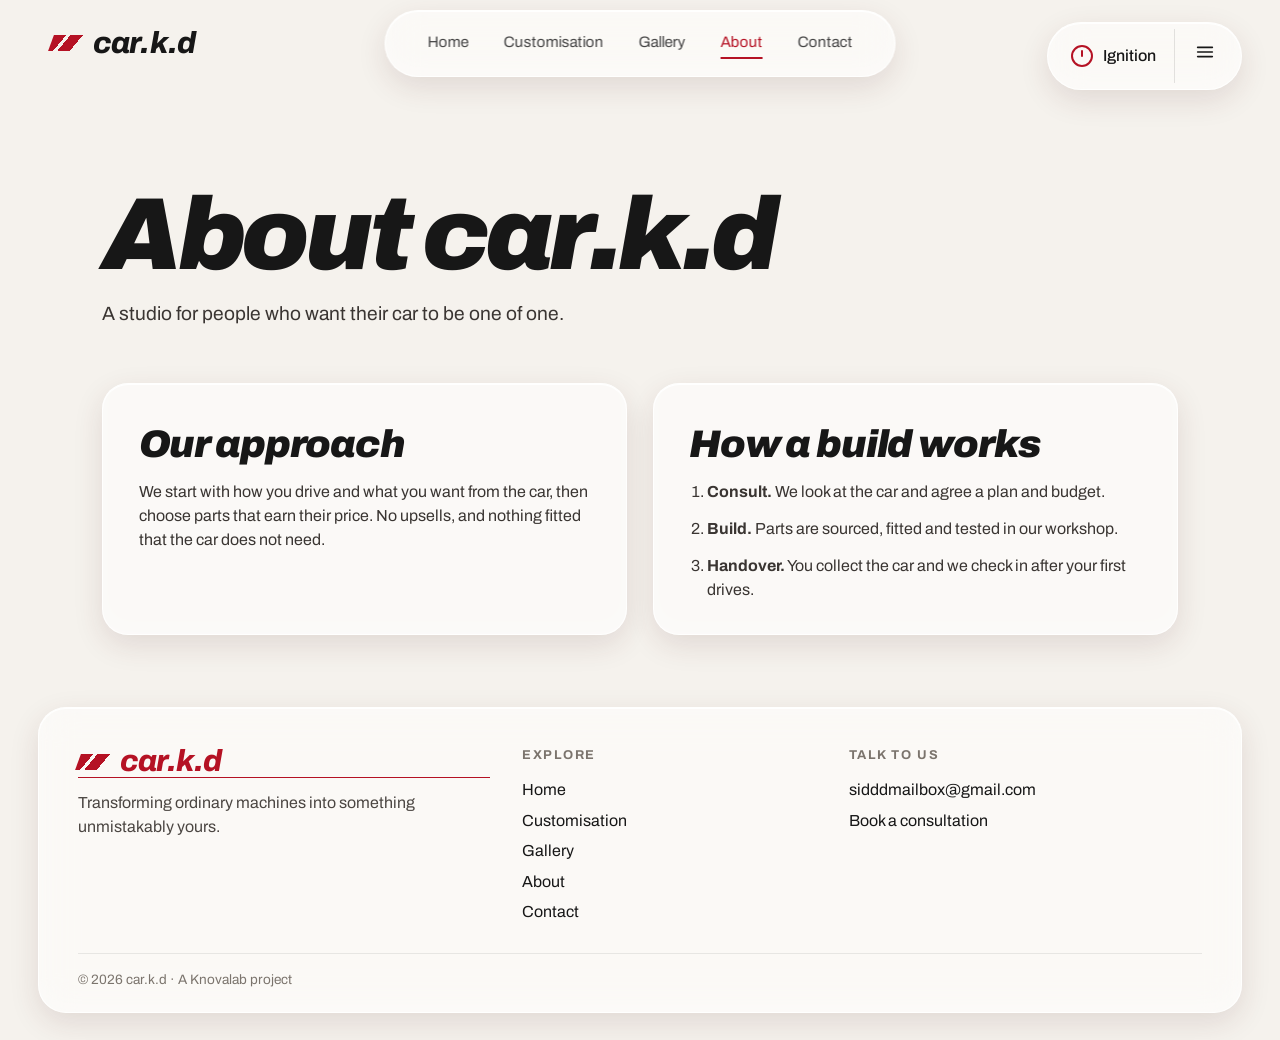
==== commit 697d8d52: "Add files via upload" ====
--- a/car-knovalab-demo/about.html
+++ b/car-knovalab-demo/about.html
@@ -6,7 +6,7 @@
 <link rel="preconnect" href="https://fonts.googleapis.com"><link rel="preconnect" href="https://fonts.gstatic.com" crossorigin>
 <link href="https://fonts.googleapis.com/css2?family=Archivo:ital,wght@0,400;0,500;1,800;1,900&family=Archivo+Narrow:wght@500&display=swap" rel="stylesheet">
 <link rel="stylesheet" href="assets/style.css"><noscript><style>.r,.rv{opacity:1!important;transform:none!important}#loader{display:none}</style></noscript></head>
-<body><div class="bgwheel" aria-hidden="true"><svg viewBox="-110 -110 220 220"><defs><linearGradient id="bwS" x1="0" y1="0" x2="1" y2="1"><stop offset="0" stop-color="#fbfaf4"/><stop offset="1" stop-color="#8f98a1"/></linearGradient></defs><path d="M14 -62A64 64 0 0 1 62 -14L46 -10A48 48 0 0 0 11 -46Z" fill="#c8102a"/><g class="bgspin"><circle r="100" fill="#121317"/><circle r="100" fill="none" stroke="#2b2d33" stroke-width="3" stroke-dasharray="2.5 3.5"/><circle r="92" fill="none" stroke="#2f3238" stroke-width="1.5"/><circle r="84" fill="#e4e4dc"/><circle r="78" fill="#161a26"/><circle r="56" fill="#6b7482"/><circle r="56" fill="none" stroke="#2b3444" stroke-width="3" stroke-dasharray="3 6"/><path transform="rotate(0)" d="M-10 -18L-24 -74A78 78 0 0 1 24 -74L10 -18Z" fill="url(#bwS)"/><path transform="rotate(72)" d="M-10 -18L-24 -74A78 78 0 0 1 24 -74L10 -18Z" fill="url(#bwS)"/><path transform="rotate(144)" d="M-10 -18L-24 -74A78 78 0 0 1 24 -74L10 -18Z" fill="url(#bwS)"/><path transform="rotate(216)" d="M-10 -18L-24 -74A78 78 0 0 1 24 -74L10 -18Z" fill="url(#bwS)"/><path transform="rotate(288)" d="M-10 -18L-24 -74A78 78 0 0 1 24 -74L10 -18Z" fill="url(#bwS)"/><circle r="78" fill="none" stroke="#B51224" stroke-width="2.5"/><circle r="22" fill="#e4e4dc"/><circle transform="rotate(0) translate(0 -17)" r="3.2" fill="#2a2d33"/><circle transform="rotate(72) translate(0 -17)" r="3.2" fill="#2a2d33"/><circle transform="rotate(144) translate(0 -17)" r="3.2" fill="#2a2d33"/><circle transform="rotate(216) translate(0 -17)" r="3.2" fill="#2a2d33"/><circle transform="rotate(288) translate(0 -17)" r="3.2" fill="#2a2d33"/><circle r="7" fill="#B51224"/></g></svg></div>
+<body>
 <header class="top"><a class="brand" href="index.html"><i></i>car.k.d</a><nav class="glass nav" aria-label="Main"><a href="index.html">Home</a><a href="customisation.html">Customisation</a><a href="gallery.html">Gallery</a><a href="about.html" class=on>About</a><a href="contact.html">Contact</a></nav></header>
 <aside class="glass dock" aria-label="Studio controls"><button id="ignite" class="ign" aria-pressed="false" aria-label="Start the engine"><i></i><span id="ignLabel">Ignition</span></button><button id="menuBtn" class="menu" aria-expanded="false" aria-controls="menu" aria-label="Open menu"><svg viewBox="0 0 24 24" width="22" height="22"><path d="M4 7h16M4 12h16M4 17h16" stroke="currentColor" stroke-width="1.8" stroke-linecap="round"/></svg></button></aside>
 <div id="menu" class="glass menu-panel" hidden><a href="index.html">Home</a><a href="customisation.html">Customisation</a><a href="gallery.html">Gallery</a><a href="about.html">About</a><a href="contact.html">Contact</a></div>
